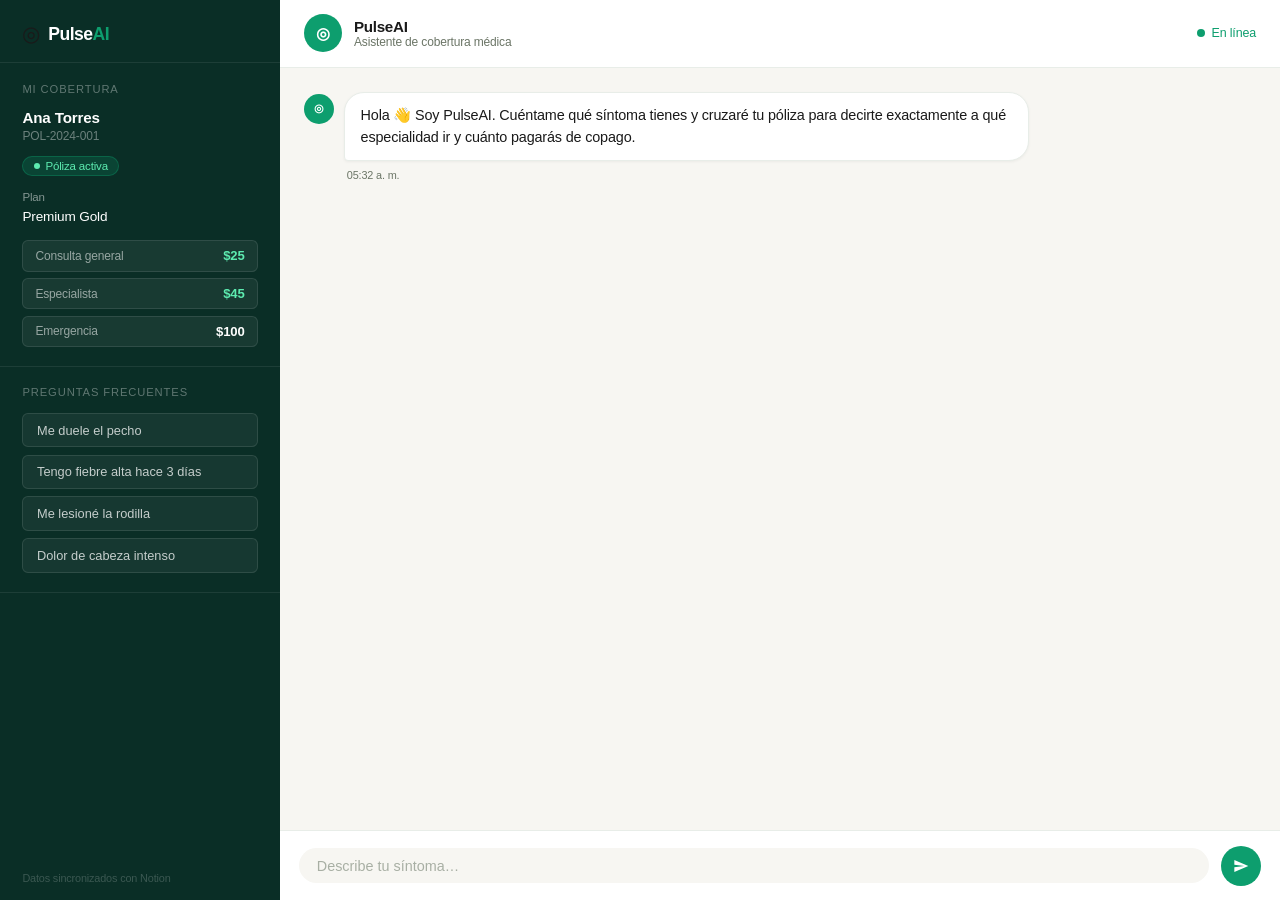
==== frontend/index.html @ e91a3566 "feat: estructura inicial frontend PulseAI Construcción del frontend con arquitectura MVC: - index.ht" ====
<!DOCTYPE html>
<html lang="es">
<head>
  <meta charset="UTF-8" />
  <meta name="viewport" content="width=device-width, initial-scale=1.0" />
  <title>PulseAI — Estimador de Copago y Cobertura</title>
  <link rel="stylesheet" href="style.css" />
</head>
<body>
<div class="app">

  <!-- ══ SIDEBAR ══ -->
  <aside class="sidebar">
    <div class="sidebar-logo">
      <span class="logo-icon">◎</span>
      <span class="logo-text">Pulse<span>AI</span></span>
    </div>

    <div class="sidebar-section">
      <p class="sidebar-label">Mi cobertura</p>
      <p class="patient-name" id="patientName">Ana Torres</p>
      <p class="patient-id"   id="patientId">POL-2024-001</p>
      <span class="status-badge">
        <span class="status-dot"></span>Póliza activa
      </span>
      <p class="plan-label">Plan</p>
      <p class="plan-name" id="planName">Premium Gold</p>
      <div class="copago-chips">
        <div class="copago-chip">
          <span class="chip-label">Consulta general</span>
          <span class="chip-value green" id="copagoConsulta">$25</span>
        </div>
        <div class="copago-chip">
          <span class="chip-label">Especialista</span>
          <span class="chip-value green" id="copagoEspec">$45</span>
        </div>
        <div class="copago-chip">
          <span class="chip-label">Emergencia</span>
          <span class="chip-value" id="copagoEmerg">$100</span>
        </div>
      </div>
    </div>

    <div class="sidebar-section">
      <p class="sidebar-label">Preguntas frecuentes</p>
      <div class="quick-btns" id="quickBtns">
        <!-- generados por ui.js -->
      </div>
    </div>

    <div class="sidebar-footer">
      <p>Datos sincronizados con Notion</p>
    </div>
  </aside>

  <!-- ══ MAIN ══ -->
  <div class="main">

    <!-- solo visible en móvil -->
    <div class="mobile-bar">
      <span class="logo-icon" style="color:#fff">◎</span>
      <span class="mobile-logo-text">PulseAI</span>
      <button class="mobile-policy" id="mobilePolicyBtn">Ver mi póliza</button>
    </div>

    <!-- header del chat -->
    <div class="chat-header">
      <div class="chat-header-left">
        <div class="agent-avatar">◎</div>
        <div>
          <div class="agent-name">PulseAI</div>
          <div class="agent-sub">Asistente de cobertura médica</div>
        </div>
      </div>
      <div class="online-badge">
        <span class="online-dot"></span>En línea
      </div>
    </div>

    <!-- área de mensajes -->
    <div class="messages" id="messages">
      <!-- los mensajes se insertan aquí por ui.js -->
    </div>

    <!-- input -->
    <div class="input-bar">
      <div class="input-wrap">
        <input
          type="text"
          id="msgInput"
          placeholder="Describe tu síntoma…"
          autocomplete="off"
        />
      </div>
      <button class="send-btn" id="sendBtn">
        <svg viewBox="0 0 24 24"><path d="M2 21l21-9L2 3v7l15 2-15 2z"/></svg>
      </button>
    </div>

  </div>
</div>

<!-- ── Scripts — orden importante ── -->
<script src="config.js"></script>
<script src="components/MessageBubble.js"></script>
<script src="components/CoverageCard.js"></script>
<script src="components/TypingIndicator.js"></script>
<script src="services/api.js"></script>
<script src="services/ui.js"></script>
<script src="services/chat.js"></script>
</body>
</html>
---- frontend/style.css ----
/* ── RESET ─────────────────────────────────────────────────────── */
*, *::before, *::after { box-sizing: border-box; margin: 0; padding: 0; }

/* ── VARIABLES ─────────────────────────────────────────────────── */
:root {
  --green:         #0D9E6E;
  --green-dark:    #0A2E26;
  --green-light:   #D4F5E9;
  --green-mid:     #085041;
  --bg:            #F7F6F2;
  --white:         #FFFFFF;
  --text:          #1A1A1A;
  --text-muted:    #6B7566;
  --border:        #E8EDE8;
  --radius-sm:     6px;
  --radius-md:     12px;
  --radius-bubble: 20px;
}

/* ── BASE ──────────────────────────────────────────────────────── */
html, body {
  height: 100%;
  font-family: -apple-system, BlinkMacSystemFont, "Segoe UI", sans-serif;
  background: var(--bg);
  color: var(--text);
  letter-spacing: -0.01em;
}

/* ── LAYOUT ────────────────────────────────────────────────────── */
.app   { display: flex; height: 100vh; overflow: hidden; }
.main  { flex: 1; display: flex; flex-direction: column; overflow: hidden; }

/* ── SIDEBAR ───────────────────────────────────────────────────── */
.sidebar {
  width: 280px; min-width: 280px;
  background: var(--green-dark);
  display: flex; flex-direction: column;
  overflow-y: auto; overflow-x: hidden;
}
.sidebar-logo {
  padding: 1.4rem 1.4rem 1rem;
  display: flex; align-items: center; gap: 0.5rem;
  border-bottom: 1px solid rgba(255,255,255,0.08);
}
.logo-icon { font-size: 1.3rem; }
.logo-text { color: #fff; font-size: 1.1rem; font-weight: 600; letter-spacing: -0.03em; }
.logo-text span { color: var(--green); }

.sidebar-section {
  padding: 1.2rem 1.4rem;
  border-bottom: 1px solid rgba(255,255,255,0.08);
}
.sidebar-label {
  font-size: 0.7rem; text-transform: uppercase;
  letter-spacing: 0.08em; color: rgba(255,255,255,0.35);
  margin-bottom: 0.9rem;
}
.patient-name { color: #fff; font-weight: 600; font-size: 0.95rem; margin-bottom: 0.2rem; }
.patient-id   { color: rgba(255,255,255,0.4); font-size: 0.75rem; margin-bottom: 0.75rem; }

.status-badge {
  display: inline-flex; align-items: center; gap: 0.35rem;
  background: rgba(13,158,110,0.2); color: #5DEBB0;
  border: 1px solid rgba(13,158,110,0.35);
  border-radius: 20px; padding: 0.2rem 0.65rem;
  font-size: 0.72rem; font-weight: 500; margin-bottom: 0.9rem;
}
.status-dot { width: 6px; height: 6px; background: #5DEBB0; border-radius: 50%; }

.plan-label { color: rgba(255,255,255,0.5); font-size: 0.72rem; margin-bottom: 0.4rem; }
.plan-name  { color: #fff; font-size: 0.85rem; font-weight: 500; margin-bottom: 1rem; }

.copago-chips  { display: flex; flex-direction: column; gap: 0.4rem; }
.copago-chip {
  background: rgba(255,255,255,0.06);
  border: 1px solid rgba(255,255,255,0.1);
  border-radius: var(--radius-sm);
  padding: 0.45rem 0.75rem;
  display: flex; justify-content: space-between; align-items: center;
}
.chip-label { color: rgba(255,255,255,0.55); font-size: 0.75rem; }
.chip-value { color: #fff; font-size: 0.82rem; font-weight: 600; }
.chip-value.green { color: #5DEBB0; }

.quick-btns { display: flex; flex-direction: column; gap: 0.45rem; }
.quick-btn {
  background: rgba(255,255,255,0.05);
  border: 1px solid rgba(255,255,255,0.1);
  border-radius: var(--radius-sm);
  color: rgba(255,255,255,0.75);
  padding: 0.55rem 0.85rem;
  font-size: 0.8rem; text-align: left; cursor: pointer;
  transition: background 0.15s, border-color 0.15s;
}
.quick-btn:hover {
  background: rgba(13,158,110,0.2);
  border-color: rgba(13,158,110,0.4);
  color: #fff;
}

.sidebar-footer { padding: 1rem 1.4rem; margin-top: auto; }
.sidebar-footer p { color: rgba(255,255,255,0.2); font-size: 0.68rem; }

/* ── CHAT HEADER ───────────────────────────────────────────────── */
.chat-header {
  background: var(--white);
  border-bottom: 1px solid var(--border);
  padding: 0.9rem 1.5rem;
  display: flex; align-items: center; justify-content: space-between;
  flex-shrink: 0;
}
.chat-header-left { display: flex; align-items: center; gap: 0.75rem; }
.agent-avatar {
  width: 38px; height: 38px;
  background: var(--green); border-radius: 50%;
  display: flex; align-items: center; justify-content: center;
  color: #fff; font-size: 1rem; font-weight: 700;
}
.agent-name { font-weight: 600; font-size: 0.95rem; letter-spacing: -0.02em; }
.agent-sub  { color: var(--text-muted); font-size: 0.75rem; }

.online-badge {
  display: flex; align-items: center; gap: 0.4rem;
  color: var(--green); font-size: 0.78rem; font-weight: 500;
}
.online-dot {
  width: 8px; height: 8px;
  background: var(--green); border-radius: 50%;
  animation: pulse-dot 2s ease-in-out infinite;
}
@keyframes pulse-dot {
  0%,100% { opacity:1; transform:scale(1); }
  50%     { opacity:0.6; transform:scale(0.85); }
}

/* ── MESSAGES ──────────────────────────────────────────────────── */
.messages {
  flex: 1; overflow-y: auto;
  padding: 1.5rem;
  display: flex; flex-direction: column; gap: 1.2rem;
  background: var(--bg);
}
.messages::-webkit-scrollbar { width: 4px; }
.messages::-webkit-scrollbar-thumb { background: var(--border); border-radius: 4px; }

/* ── MESSAGE ROW ───────────────────────────────────────────────── */
.msg-row      { display: flex; gap: 0.6rem; max-width: 100%; }
.msg-row.user { flex-direction: row-reverse; }

.msg-avatar {
  width: 30px; height: 30px; border-radius: 50%; flex-shrink: 0;
  background: var(--green); color: #fff;
  display: flex; align-items: center; justify-content: center;
  font-size: 0.7rem; font-weight: 700; margin-top: 2px;
}
.msg-avatar.user-av { background: var(--green-dark); }

.msg-content { display: flex; flex-direction: column; gap: 0.5rem; max-width: 72%; }
.msg-row.user .msg-content { align-items: flex-end; }

/* ── BUBBLES ───────────────────────────────────────────────────── */
.bubble {
  padding: 0.7rem 1rem;
  font-size: 0.9rem; line-height: 1.55;
  word-break: break-word;
}
.bubble.bot {
  background: var(--white);
  border: 1px solid var(--border);
  border-radius: var(--radius-bubble) var(--radius-bubble) var(--radius-bubble) 4px;
  color: var(--text);
  box-shadow: 0 1px 3px rgba(0,0,0,0.05);
}
.bubble.user {
  background: var(--green);
  color: #fff;
  border-radius: var(--radius-bubble) var(--radius-bubble) 4px var(--radius-bubble);
}
.msg-time { font-size: 0.68rem; color: var(--text-muted); padding: 0 0.2rem; }

/* ── COVERAGE CARD ─────────────────────────────────────────────── */
.rec-card {
  background: var(--white);
  border-left: 4px solid var(--green);
  border-radius: 0 var(--radius-sm) var(--radius-sm) 0;
  box-shadow: 0 1px 4px rgba(0,0,0,0.07);
  overflow: hidden;
}
.rec-card-header {
  background: var(--green-light);
  padding: 0.55rem 0.9rem;
  font-size: 0.72rem; font-weight: 600;
  color: var(--green-mid);
  text-transform: uppercase; letter-spacing: 0.06em;
}
.rec-card-body { padding: 0.75rem 0.9rem; display: flex; flex-direction: column; gap: 0.6rem; }
.rec-row   { display: flex; align-items: flex-start; gap: 0.5rem; }
.rec-icon  { font-size: 0.9rem; margin-top: 0.1rem; flex-shrink: 0; }
.rec-detail { display: flex; flex-direction: column; }
.rec-key   { font-size: 0.68rem; color: var(--text-muted); margin-bottom: 0.1rem; }
.rec-val   { font-size: 0.85rem; font-weight: 600; color: var(--text); }
.rec-val.big-green { font-size: 1.1rem; color: var(--green); }

/* ── TYPING ────────────────────────────────────────────────────── */
.typing-bubble { display: flex; align-items: center; gap: 4px; padding: 0.7rem 1rem; }
.typing-dot {
  width: 7px; height: 7px; background: #CBD5CB;
  border-radius: 50%;
  animation: bounce 1.2s ease-in-out infinite;
}
.typing-dot:nth-child(2) { animation-delay: 0.2s; }
.typing-dot:nth-child(3) { animation-delay: 0.4s; }
@keyframes bounce {
  0%,60%,100% { transform: translateY(0); }
  30%         { transform: translateY(-6px); }
}

/* ── INPUT BAR ─────────────────────────────────────────────────── */
.input-bar {
  background: var(--white);
  border-top: 1px solid var(--border);
  padding: 0.9rem 1.2rem;
  display: flex; align-items: center; gap: 0.75rem;
  flex-shrink: 0;
}
.input-wrap {
  flex: 1; background: var(--bg);
  border-radius: 24px; padding: 0.6rem 1.1rem;
  display: flex; align-items: center;
}
.input-wrap input {
  flex: 1; border: none; background: transparent;
  font-size: 0.9rem; color: var(--text);
  outline: none; font-family: inherit;
}
.input-wrap input::placeholder { color: #A8AFA4; }

.send-btn {
  width: 40px; height: 40px; border-radius: 50%;
  background: var(--green); border: none; cursor: pointer;
  display: flex; align-items: center; justify-content: center;
  transition: background 0.15s; flex-shrink: 0;
}
.send-btn:hover    { background: var(--green-mid); }
.send-btn svg      { width: 16px; height: 16px; fill: #fff; }
.send-btn:disabled { opacity: 0.5; cursor: not-allowed; }

/* ── MOBILE ────────────────────────────────────────────────────── */
@media (max-width: 640px) {
  .sidebar { display: none; }
  .mobile-bar {
    display: flex; align-items: center; gap: 0.75rem;
    background: var(--green-dark); padding: 0.7rem 1rem;
    flex-shrink: 0;
  }
  .mobile-logo-text { color: #fff; font-weight: 600; font-size: 0.95rem; flex: 1; }
  .mobile-policy {
    background: rgba(255,255,255,0.1);
    border: 1px solid rgba(255,255,255,0.15);
    border-radius: 20px; padding: 0.3rem 0.85rem;
    color: rgba(255,255,255,0.8); font-size: 0.78rem; cursor: pointer;
  }
}
@media (min-width: 641px) { .mobile-bar { display: none; } }
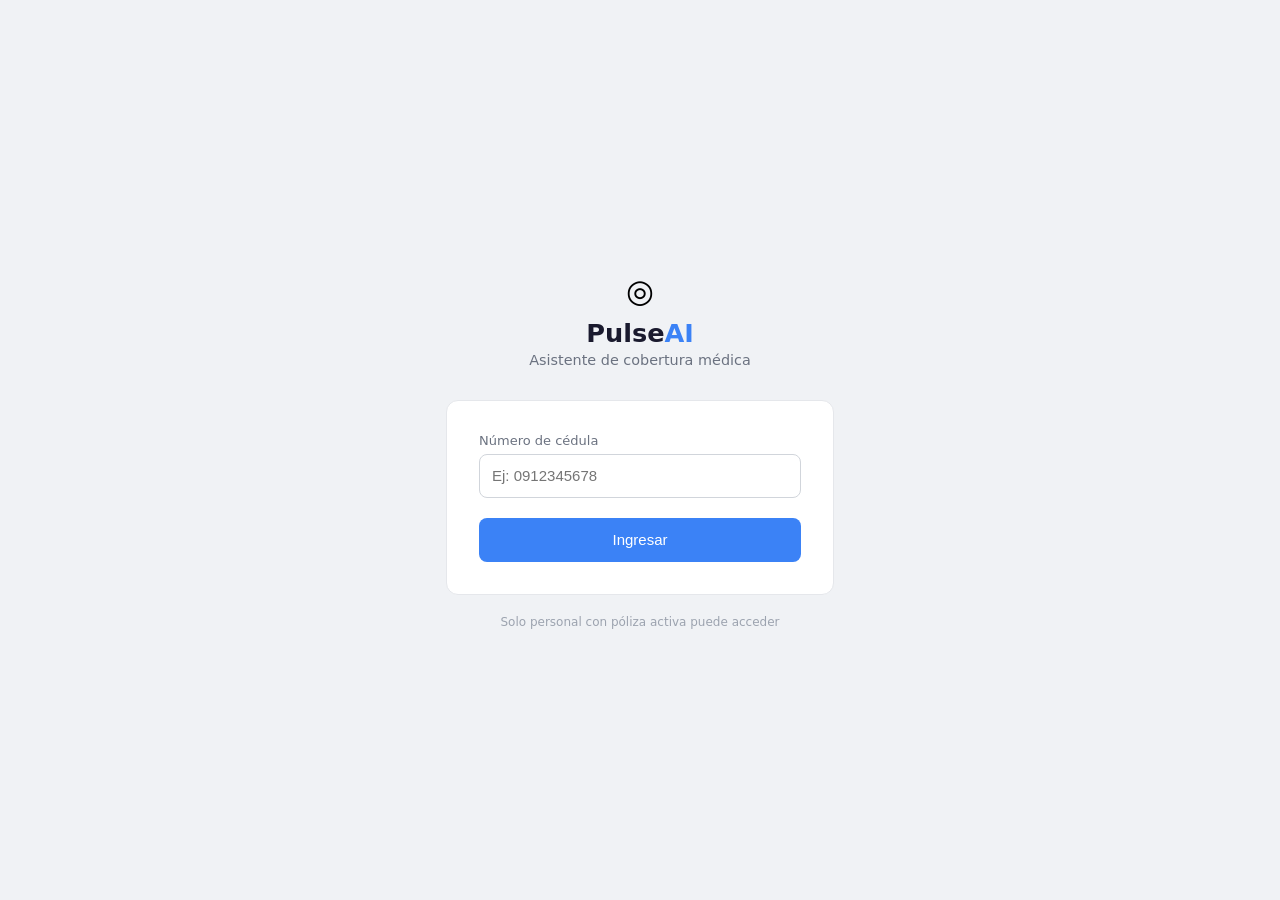
==== commit d1d74208: "feat: login por cédula, cerrar sesión e inactividad" ====
--- a/frontend/index.html
+++ b/frontend/index.html
@@ -50,6 +50,8 @@
 
     <div class="sidebar-footer">
       <p>Datos sincronizados con Notion</p>
+      <!-- ══ BOTÓN CERRAR SESIÓN ══ -->
+      <button class="logout-btn" id="logoutBtn">⏻ Cerrar sesión</button>
     </div>
   </aside>
 
@@ -100,13 +102,70 @@
   </div>
 </div>
 
+<!-- ══ MODAL INACTIVIDAD ══ -->
+<div class="inactivity-overlay" id="inactivityOverlay">
+  <div class="inactivity-modal">
+    <div class="inactivity-icon">⏱</div>
+    <h2>¿Sigues ahí?</h2>
+    <p>Hemos notado que no hay actividad. ¿Deseas continuar tu sesión?</p>
+    <div class="inactivity-btns">
+      <button class="btn-continuar" id="btnContinuar">Continuar sesión</button>
+      <button class="btn-salir"     id="btnSalir">Cerrar sesión</button>
+    </div>
+  </div>
+</div>
+
 <!-- ── Scripts — orden importante ── -->
 <script src="config.js"></script>
+<script>
+  const _policy = sessionStorage.getItem('policyData');
+  if (!_policy) window.location.href = 'login.html';
+</script>
 <script src="components/MessageBubble.js"></script>
 <script src="components/CoverageCard.js"></script>
 <script src="components/TypingIndicator.js"></script>
 <script src="services/api.js"></script>
 <script src="services/ui.js"></script>
 <script src="services/chat.js"></script>
+<script>
+  document.addEventListener('DOMContentLoaded', () => {
+    UI.init();
+
+    // ── CERRAR SESIÓN ──────────────────────────────────
+    function logout() {
+      sessionStorage.removeItem('policyData');
+      window.location.href = 'login.html';
+    }
+    document.getElementById('logoutBtn').addEventListener('click', logout);
+
+    // ── INACTIVIDAD ────────────────────────────────────
+    const TIMEOUT = 15000; // 15 segundos
+    let timer;
+    const overlay = document.getElementById('inactivityOverlay');
+
+    function resetTimer() {
+  // Si el modal está visible, no hacer nada
+  if (overlay.style.display === 'flex') return;
+
+  clearTimeout(timer);
+  timer = setTimeout(() => {
+    overlay.style.display = 'flex';
+  }, TIMEOUT);
+}
+
+    // Detectar cualquier actividad del usuario
+    ['mousemove', 'keydown', 'click', 'touchstart', 'scroll'].forEach(evt => {
+      document.addEventListener(evt, resetTimer);
+    });
+
+document.getElementById('btnContinuar').addEventListener('click', () => {
+  overlay.style.display = 'none';
+  resetTimer();
+});
+    document.getElementById('btnSalir').addEventListener('click', logout);
+
+    resetTimer(); // arrancar el timer
+  });
+</script>
 </body>
-</html>
+</html>
--- a/frontend/style.css
+++ b/frontend/style.css
@@ -262,3 +262,64 @@
   }
 }
 @media (min-width: 641px) { .mobile-bar { display: none; } }
+
+/* ══ CERRAR SESIÓN ══ */
+.logout-btn {
+  width: 100%;
+  margin-top: 12px;
+  padding: 8px;
+  background: transparent;
+  border: 1px solid rgba(255,255,255,0.2);
+  border-radius: 8px;
+  color: rgba(255,255,255,0.7);
+  font-size: 13px;
+  cursor: pointer;
+  transition: background .15s;
+}
+.logout-btn:hover {
+  background: rgba(255,255,255,0.1);
+  color: #fff;
+}
+
+/* ══ MODAL INACTIVIDAD ══ */
+.inactivity-overlay {
+  display: none;
+  position: fixed;
+  inset: 0;
+  background: rgba(0,0,0,0.5);
+  z-index: 999;
+  align-items: center;
+  justify-content: center;
+}
+.inactivity-modal {
+  background: #fff;
+  border-radius: 16px;
+  padding: 2rem;
+  max-width: 360px;
+  width: 90%;
+  text-align: center;
+}
+.inactivity-icon { font-size: 2.5rem; margin-bottom: 0.75rem; }
+.inactivity-modal h2 { font-size: 1.2rem; font-weight: 600; margin-bottom: 0.5rem; color: #1a1a2e; }
+.inactivity-modal p  { font-size: 0.9rem; color: #6b7280; margin-bottom: 1.5rem; }
+.inactivity-btns { display: flex; gap: 10px; justify-content: center; }
+.btn-continuar {
+  padding: 10px 20px;
+  background: #3b82f6;
+  color: #fff;
+  border: none;
+  border-radius: 8px;
+  font-size: 14px;
+  cursor: pointer;
+}
+.btn-continuar:hover { opacity: 0.88; }
+.btn-salir {
+  padding: 10px 20px;
+  background: transparent;
+  color: #6b7280;
+  border: 1px solid #e5e7eb;
+  border-radius: 8px;
+  font-size: 14px;
+  cursor: pointer;
+}
+.btn-salir:hover { background: #f9fafb; }
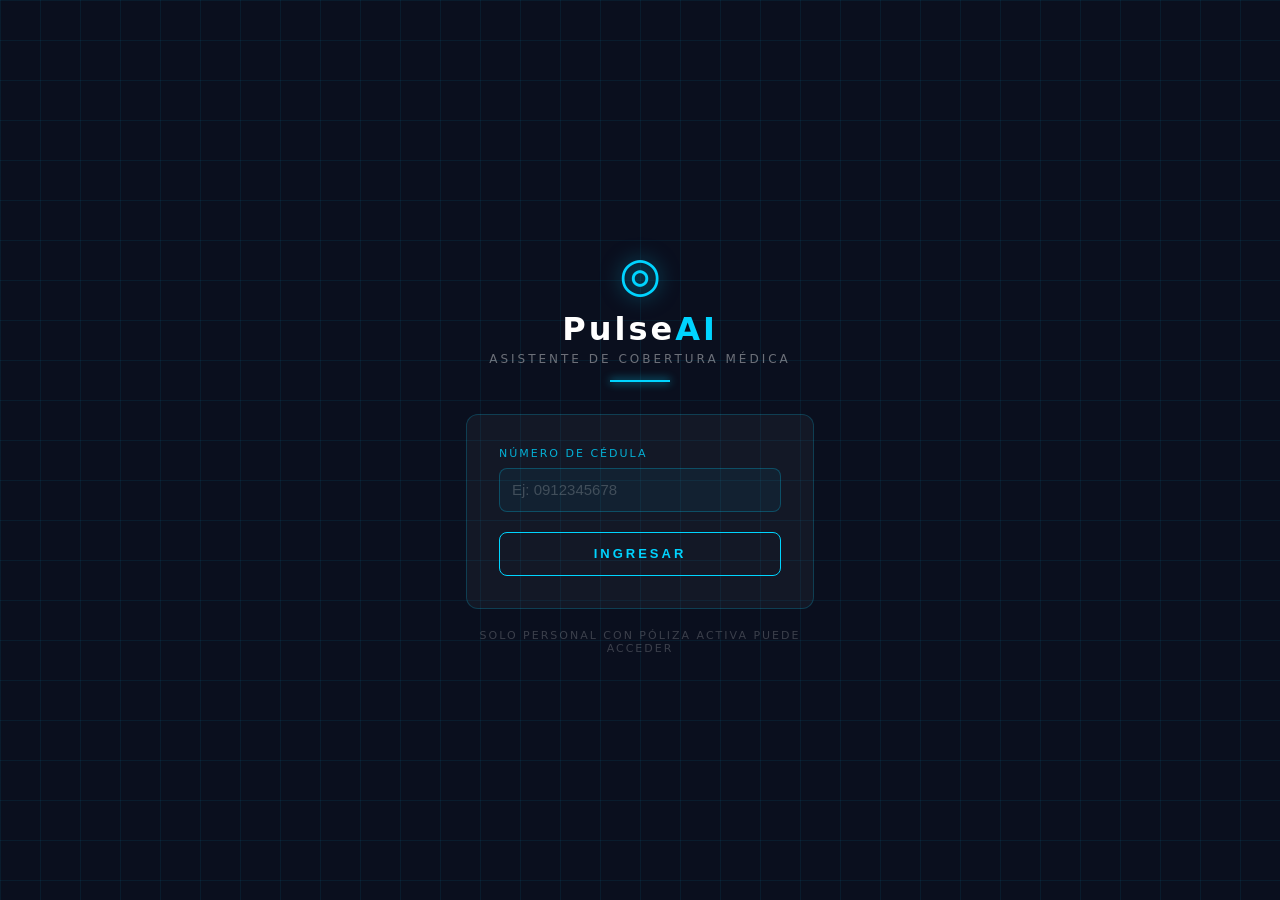
==== commit 190007a2: "fix: eliminar UI.init() duplicado en index.html que causaba mensaje doble" ====
--- a/frontend/index.html
+++ b/frontend/index.html
@@ -129,7 +129,6 @@
 <script src="services/chat.js"></script>
 <script>
   document.addEventListener('DOMContentLoaded', () => {
-    UI.init();
 
     // ── CERRAR SESIÓN ──────────────────────────────────
     function logout() {
@@ -139,32 +138,29 @@
     document.getElementById('logoutBtn').addEventListener('click', logout);
 
     // ── INACTIVIDAD ────────────────────────────────────
-    const TIMEOUT = 15000; // 15 segundos
+    const TIMEOUT = 20000;
     let timer;
     const overlay = document.getElementById('inactivityOverlay');
 
     function resetTimer() {
-  // Si el modal está visible, no hacer nada
-  if (overlay.style.display === 'flex') return;
+      if (overlay.style.display === 'flex') return;
+      clearTimeout(timer);
+      timer = setTimeout(() => {
+        overlay.style.display = 'flex';
+      }, TIMEOUT);
+    }
 
-  clearTimeout(timer);
-  timer = setTimeout(() => {
-    overlay.style.display = 'flex';
-  }, TIMEOUT);
-}
-
-    // Detectar cualquier actividad del usuario
     ['mousemove', 'keydown', 'click', 'touchstart', 'scroll'].forEach(evt => {
       document.addEventListener(evt, resetTimer);
     });
 
-document.getElementById('btnContinuar').addEventListener('click', () => {
-  overlay.style.display = 'none';
-  resetTimer();
-});
+    document.getElementById('btnContinuar').addEventListener('click', () => {
+      overlay.style.display = 'none';
+      resetTimer();
+    });
     document.getElementById('btnSalir').addEventListener('click', logout);
 
-    resetTimer(); // arrancar el timer
+    resetTimer();
   });
 </script>
 </body>
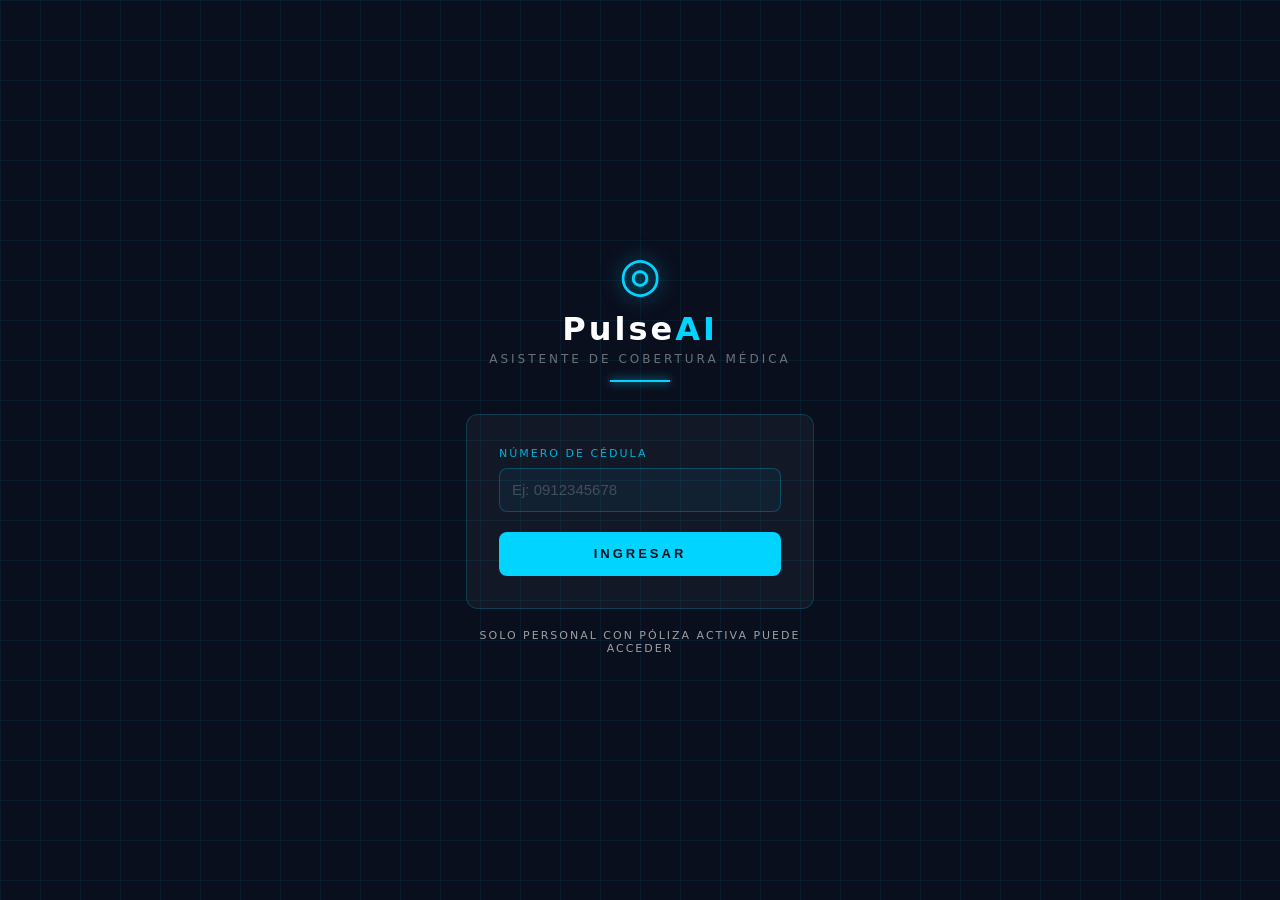
==== commit d0c6fe5a: "feat:eliminar historial , mejora del prompt" ====
--- a/frontend/index.html
+++ b/frontend/index.html
@@ -18,27 +18,47 @@
 
     <div class="sidebar-section">
       <p class="sidebar-label">Mi cobertura</p>
-      <p class="patient-name" id="patientName">Ana Torres</p>
-      <p class="patient-id"   id="patientId">POL-2024-001</p>
-      <span class="status-badge">
-        <span class="status-dot"></span>Póliza activa
-      </span>
+      <p class="patient-name" id="patientName"><span class="skeleton sk-line"></span></p>
+      <p class="patient-id"   id="patientId"><span class="skeleton sk-line-sm"></span></p>
+
+      <div class="status-row">
+        <span class="status-badge" id="statusBadge">
+          <span class="status-dot"></span>Cargando…
+        </span>
+        <span class="aseguradora-badge" id="aseguradoraBadge" style="display:none"></span>
+      </div>
+
       <p class="plan-label">Plan</p>
-      <p class="plan-name" id="planName">Premium Gold</p>
+      <p class="plan-name" id="planName"><span class="skeleton sk-line-sm"></span></p>
+
       <div class="copago-chips">
         <div class="copago-chip">
           <span class="chip-label">Consulta general</span>
-          <span class="chip-value green" id="copagoConsulta">$25</span>
+          <span class="chip-value green" id="copagoConsulta">—</span>
         </div>
         <div class="copago-chip">
           <span class="chip-label">Especialista</span>
-          <span class="chip-value green" id="copagoEspec">$45</span>
+          <span class="chip-value green" id="copagoEspec">—</span>
         </div>
         <div class="copago-chip">
           <span class="chip-label">Emergencia</span>
-          <span class="chip-value" id="copagoEmerg">$100</span>
-        </div>
-      </div>
+          <span class="chip-value orange" id="copagoEmerg">—</span>
+        </div>
+        <div class="copago-chip">
+          <span class="chip-label">Deducible anual</span>
+          <span class="chip-value muted" id="deducible">—</span>
+        </div>
+      </div>
+    </div>
+
+    <div class="sidebar-section" id="coberturasSection" style="display:none">
+      <p class="sidebar-label">Coberturas activas</p>
+      <div class="coverage-tags" id="coverageTags"></div>
+    </div>
+
+    <div class="sidebar-section" id="historialSection" style="display:none">
+      <p class="sidebar-label">Consultas anteriores</p>
+      <div class="history-list" id="historyList"></div>
     </div>
 
     <div class="sidebar-section">
@@ -49,7 +69,10 @@
     </div>
 
     <div class="sidebar-footer">
-      <p>Datos sincronizados con Notion</p>
+      <div class="footer-status" id="footerStatus">
+        <span class="footer-dot loading"></span>
+        <p>Conectando con Notion…</p>
+      </div>
       <!-- ══ BOTÓN CERRAR SESIÓN ══ -->
       <button class="logout-btn" id="logoutBtn">⏻ Cerrar sesión</button>
     </div>
@@ -68,14 +91,23 @@
     <!-- header del chat -->
     <div class="chat-header">
       <div class="chat-header-left">
+        <button class="sidebar-toggle" id="sidebarToggle" title="Ocultar panel">
+          <svg viewBox="0 0 24 24" width="18" height="18"><path d="M3 18h18v-2H3v2zm0-5h18v-2H3v2zm0-7v2h18V6H3z"/></svg>
+        </button>
         <div class="agent-avatar">◎</div>
         <div>
           <div class="agent-name">PulseAI</div>
           <div class="agent-sub">Asistente de cobertura médica</div>
         </div>
       </div>
-      <div class="online-badge">
-        <span class="online-dot"></span>En línea
+      <div class="header-right">
+        <div class="online-badge">
+          <span class="online-dot"></span>En línea
+        </div>
+        <button class="clear-btn" id="clearBtn" title="Nueva consulta">
+          <svg viewBox="0 0 24 24" width="14" height="14"><path d="M17.65 6.35A7.958 7.958 0 0012 4c-4.42 0-7.99 3.58-7.99 8s3.57 8 7.99 8c3.73 0 6.84-2.55 7.73-6h-2.08A5.99 5.99 0 0112 18c-3.31 0-6-2.69-6-6s2.69-6 6-6c1.66 0 3.14.69 4.22 1.78L13 11h7V4l-2.35 2.35z"/></svg>
+          Nueva consulta
+        </button>
       </div>
     </div>
 
@@ -138,7 +170,7 @@
     document.getElementById('logoutBtn').addEventListener('click', logout);
 
     // ── INACTIVIDAD ────────────────────────────────────
-    const TIMEOUT = 20000;
+    const TIMEOUT = 440000;
     let timer;
     const overlay = document.getElementById('inactivityOverlay');
 
@@ -161,6 +193,17 @@
     document.getElementById('btnSalir').addEventListener('click', logout);
 
     resetTimer();
+
+    // ── SIDEBAR TOGGLE ─────────────────────────────────────────
+    const sidebar = document.querySelector('.sidebar');
+    const toggleBtn = document.getElementById('sidebarToggle');
+    if (localStorage.getItem('sidebarCollapsed') === 'true') {
+      sidebar.classList.add('collapsed');
+    }
+    toggleBtn.addEventListener('click', () => {
+      sidebar.classList.toggle('collapsed');
+      localStorage.setItem('sidebarCollapsed', sidebar.classList.contains('collapsed'));
+    });
   });
 </script>
 </body>
--- a/frontend/style.css
+++ b/frontend/style.css
@@ -1,136 +1,332 @@
 /* ── RESET ─────────────────────────────────────────────────────── */
 *, *::before, *::after { box-sizing: border-box; margin: 0; padding: 0; }
 
-/* ── VARIABLES ─────────────────────────────────────────────────── */
+/* ── VARIABLES — paleta unificada con login ─────────────────────── */
 :root {
-  --green:         #0D9E6E;
-  --green-dark:    #0A2E26;
-  --green-light:   #D4F5E9;
-  --green-mid:     #085041;
-  --bg:            #F7F6F2;
-  --white:         #FFFFFF;
-  --text:          #1A1A1A;
-  --text-muted:    #6B7566;
-  --border:        #E8EDE8;
-  --radius-sm:     6px;
-  --radius-md:     12px;
-  --radius-bubble: 20px;
+  /* Fondos */
+  --bg-main:              #0a0f1e;
+  --bg-card:              rgba(255,255,255,0.04);
+  --bg-input:             rgba(0,212,255,0.05);
+  --bg-grid:              rgba(0,212,255,0.07);
+
+  /* Acento principal */
+  --primary:              #00d4ff;
+  --primary-hover:        rgba(0,212,255,0.1);
+  --primary-border-light: rgba(0,212,255,0.2);
+  --primary-border-strong:rgba(0,212,255,0.25);
+  --primary-glow:         rgba(0,212,255,0.6);
+
+  /* Tipografía */
+  --text-primary:         #ffffff;
+  --text-secondary:       rgba(255,255,255,0.4);
+  --text-muted:           rgba(255,255,255,0.2);
+
+  /* Estados */
+  --error-text:           #f87171;
+  --error-bg:             rgba(220,38,38,0.1);
+  --error-border:         rgba(220,38,38,0.3);
+
+  /* Semánticos internos */
+  --success:              #5DEBB0;
+  --success-bg:           rgba(93,235,176,0.1);
+  --warning:              #FCD34D;
+  --border:               rgba(0,212,255,0.15);
+  --radius-sm:            6px;
+  --radius-md:            12px;
+  --radius-bubble:        20px;
 }
 
 /* ── BASE ──────────────────────────────────────────────────────── */
 html, body {
   height: 100%;
   font-family: -apple-system, BlinkMacSystemFont, "Segoe UI", sans-serif;
-  background: var(--bg);
-  color: var(--text);
+  background: var(--bg-main);
+  color: var(--text-primary);
   letter-spacing: -0.01em;
 }
 
+/* ── FONDO PROFESIONAL — gradiente sutil empresarial ───────────── */
+body::before {
+  content: '';
+  position: fixed;
+  inset: 0;
+  background:
+    radial-gradient(ellipse 80% 50% at 20% 0%, rgba(0,212,255,0.06) 0%, transparent 60%),
+    radial-gradient(ellipse 60% 40% at 80% 100%, rgba(0,150,200,0.04) 0%, transparent 60%);
+  z-index: 0;
+  pointer-events: none;
+}
+
 /* ── LAYOUT ────────────────────────────────────────────────────── */
-.app   { display: flex; height: 100vh; overflow: hidden; }
-.main  { flex: 1; display: flex; flex-direction: column; overflow: hidden; }
+.app  { display: flex; height: 100vh; overflow: hidden; position: relative; z-index: 1; }
+.main { flex: 1; display: flex; flex-direction: column; overflow: hidden; }
+
+/* ── SKELETON LOADING ──────────────────────────────────────────── */
+@keyframes shimmer {
+  0%   { background-position: -200% 0; }
+  100% { background-position: 200% 0; }
+}
+.skeleton {
+  display: inline-block;
+  border-radius: 4px;
+  background: linear-gradient(90deg,
+    rgba(0,212,255,0.04) 25%,
+    rgba(0,212,255,0.10) 50%,
+    rgba(0,212,255,0.04) 75%
+  );
+  background-size: 200% 100%;
+  animation: shimmer 1.6s infinite;
+}
+.sk-line    { width: 130px; height: 14px; }
+.sk-line-sm { width: 90px;  height: 11px; }
 
 /* ── SIDEBAR ───────────────────────────────────────────────────── */
 .sidebar {
   width: 280px; min-width: 280px;
-  background: var(--green-dark);
+  background: rgba(10,15,30,0.95);
+  border-right: 1px solid var(--primary-border-light);
   display: flex; flex-direction: column;
   overflow-y: auto; overflow-x: hidden;
+  transition: width 0.25s ease, min-width 0.25s ease;
+  scrollbar-width: thin;
+  scrollbar-color: rgba(0,212,255,0.12) transparent;
+}
+.sidebar::-webkit-scrollbar { width: 3px; }
+.sidebar::-webkit-scrollbar-thumb { background: rgba(0,212,255,0.12); border-radius: 3px; }
+.sidebar::-webkit-scrollbar-track { background: transparent; }
+.sidebar.collapsed {
+  width: 0 !important;
+  min-width: 0 !important;
+  overflow: hidden;
 }
 .sidebar-logo {
   padding: 1.4rem 1.4rem 1rem;
   display: flex; align-items: center; gap: 0.5rem;
-  border-bottom: 1px solid rgba(255,255,255,0.08);
-}
-.logo-icon { font-size: 1.3rem; }
-.logo-text { color: #fff; font-size: 1.1rem; font-weight: 600; letter-spacing: -0.03em; }
-.logo-text span { color: var(--green); }
+  border-bottom: 1px solid var(--primary-border-light);
+}
+.logo-icon {
+  font-size: 1.3rem;
+  color: var(--primary);
+  text-shadow: 0 0 12px var(--primary-glow);
+}
+.logo-text {
+  color: var(--text-primary);
+  font-size: 1.1rem; font-weight: 700;
+  letter-spacing: 2px; text-transform: uppercase;
+}
+.logo-text span { color: var(--primary); }
 
 .sidebar-section {
   padding: 1.2rem 1.4rem;
-  border-bottom: 1px solid rgba(255,255,255,0.08);
+  border-bottom: 1px solid var(--primary-border-light);
 }
 .sidebar-label {
-  font-size: 0.7rem; text-transform: uppercase;
-  letter-spacing: 0.08em; color: rgba(255,255,255,0.35);
+  font-size: 0.65rem; text-transform: uppercase;
+  letter-spacing: 0.1em; color: rgba(0,212,255,0.5);
   margin-bottom: 0.9rem;
 }
-.patient-name { color: #fff; font-weight: 600; font-size: 0.95rem; margin-bottom: 0.2rem; }
-.patient-id   { color: rgba(255,255,255,0.4); font-size: 0.75rem; margin-bottom: 0.75rem; }
-
+.patient-name { color: var(--text-primary); font-weight: 600; font-size: 0.95rem; margin-bottom: 0.2rem; min-height: 1.2rem; }
+.patient-id   { color: var(--text-secondary); font-size: 0.75rem; margin-bottom: 0.75rem; min-height: 1rem; }
+
+/* ── STATUS ROW ────────────────────────────────────────────────── */
+.status-row {
+  display: flex; align-items: center; gap: 0.5rem;
+  flex-wrap: wrap; margin-bottom: 0.9rem;
+}
 .status-badge {
   display: inline-flex; align-items: center; gap: 0.35rem;
-  background: rgba(13,158,110,0.2); color: #5DEBB0;
-  border: 1px solid rgba(13,158,110,0.35);
+  background: var(--success-bg);
+  color: var(--success);
+  border: 1px solid rgba(93,235,176,0.3);
   border-radius: 20px; padding: 0.2rem 0.65rem;
-  font-size: 0.72rem; font-weight: 500; margin-bottom: 0.9rem;
-}
-.status-dot { width: 6px; height: 6px; background: #5DEBB0; border-radius: 50%; }
-
-.plan-label { color: rgba(255,255,255,0.5); font-size: 0.72rem; margin-bottom: 0.4rem; }
-.plan-name  { color: #fff; font-size: 0.85rem; font-weight: 500; margin-bottom: 1rem; }
+  font-size: 0.72rem; font-weight: 500;
+}
+.status-badge.inactive {
+  background: var(--error-bg);
+  color: var(--error-text);
+  border-color: var(--error-border);
+}
+.status-dot { width: 6px; height: 6px; background: var(--success); border-radius: 50%; }
+.status-badge.inactive .status-dot { background: var(--error-text); }
+
+.aseguradora-badge {
+  background: var(--bg-card);
+  border: 1px solid var(--primary-border-light);
+  border-radius: 20px; padding: 0.2rem 0.6rem;
+  font-size: 0.68rem; color: var(--text-secondary);
+}
+
+/* ── PLAN & COPAGOS ────────────────────────────────────────────── */
+.plan-label { color: var(--text-secondary); font-size: 0.72rem; margin-bottom: 0.4rem; }
+.plan-name  { color: var(--text-primary); font-size: 0.85rem; font-weight: 500; margin-bottom: 1rem; min-height: 1rem; }
 
 .copago-chips  { display: flex; flex-direction: column; gap: 0.4rem; }
 .copago-chip {
-  background: rgba(255,255,255,0.06);
-  border: 1px solid rgba(255,255,255,0.1);
+  background: var(--bg-input);
+  border: 1px solid var(--primary-border-light);
   border-radius: var(--radius-sm);
   padding: 0.45rem 0.75rem;
   display: flex; justify-content: space-between; align-items: center;
 }
-.chip-label { color: rgba(255,255,255,0.55); font-size: 0.75rem; }
-.chip-value { color: #fff; font-size: 0.82rem; font-weight: 600; }
-.chip-value.green { color: #5DEBB0; }
-
+.chip-label { color: var(--text-secondary); font-size: 0.75rem; }
+.chip-value        { color: var(--text-primary); font-size: 0.82rem; font-weight: 600; }
+.chip-value.green  { color: var(--success); }
+.chip-value.orange { color: var(--warning); }
+.chip-value.muted  { color: var(--text-muted); }
+
+/* ── COBERTURAS ────────────────────────────────────────────────── */
+.coverage-tags { display: flex; flex-wrap: wrap; gap: 0.4rem; }
+.coverage-tag {
+  background: rgba(0,212,255,0.08);
+  border: 1px solid var(--primary-border-light);
+  border-radius: 20px;
+  padding: 0.2rem 0.6rem;
+  font-size: 0.68rem; color: rgba(0,212,255,0.9);
+}
+
+/* ── HISTORIAL ─────────────────────────────────────────────────── */
+.history-list { display: flex; flex-direction: column; gap: 0.15rem; }
+
+.history-group-label {
+  font-size: 0.65rem; text-transform: uppercase;
+  letter-spacing: 0.07em; color: rgba(0,212,255,0.3);
+  padding: 0.6rem 0.5rem 0.25rem;
+}
+
+.history-item {
+  display: flex; align-items: center; gap: 0.3rem;
+  border-radius: var(--radius-sm);
+  padding: 0.5rem 0.75rem;
+  cursor: pointer;
+  transition: background 0.15s;
+}
+.history-item:hover { background: rgba(0,212,255,0.06); }
+
+.history-item-content {
+  flex: 1; display: flex; flex-direction: column; gap: 0.15rem; min-width: 0;
+}
+
+.history-symptom {
+  color: rgba(255,255,255,0.75); font-size: 0.8rem;
+  overflow: hidden; text-overflow: ellipsis; white-space: nowrap;
+}
+.history-specialty { color: rgba(0,212,255,0.7); font-size: 0.68rem; }
+
+.history-delete-btn {
+  background: none; border: none;
+  color: rgba(255,255,255,0.2);
+  cursor: pointer; font-size: 0.72rem;
+  padding: 0.2rem 0.4rem; border-radius: 4px;
+  opacity: 0;
+  transition: opacity 0.15s, color 0.15s, background 0.15s;
+  flex-shrink: 0; line-height: 1;
+}
+.history-item:hover .history-delete-btn { opacity: 1; }
+.history-delete-btn:hover {
+  color: var(--error-text);
+  background: var(--error-bg);
+}
+.history-delete-btn:disabled { opacity: 0.4; cursor: not-allowed; }
+
+/* ── QUICK BUTTONS ─────────────────────────────────────────────── */
 .quick-btns { display: flex; flex-direction: column; gap: 0.45rem; }
 .quick-btn {
-  background: rgba(255,255,255,0.05);
-  border: 1px solid rgba(255,255,255,0.1);
+  background: var(--bg-card);
+  border: 1px solid var(--primary-border-light);
   border-radius: var(--radius-sm);
-  color: rgba(255,255,255,0.75);
+  color: rgba(255,255,255,0.7);
   padding: 0.55rem 0.85rem;
   font-size: 0.8rem; text-align: left; cursor: pointer;
-  transition: background 0.15s, border-color 0.15s;
+  transition: background 0.15s, border-color 0.15s, color 0.15s;
 }
 .quick-btn:hover {
-  background: rgba(13,158,110,0.2);
-  border-color: rgba(13,158,110,0.4);
-  color: #fff;
-}
-
+  background: var(--primary-hover);
+  border-color: var(--primary-border-strong);
+  color: var(--primary);
+}
+
+/* ── SIDEBAR FOOTER ────────────────────────────────────────────── */
 .sidebar-footer { padding: 1rem 1.4rem; margin-top: auto; }
-.sidebar-footer p { color: rgba(255,255,255,0.2); font-size: 0.68rem; }
+.footer-status  { display: flex; align-items: center; gap: 0.45rem; }
+.footer-status p { color: var(--text-muted); font-size: 0.68rem; }
+.footer-dot { width: 6px; height: 6px; border-radius: 50%; flex-shrink: 0; }
+.footer-dot.loading { background: var(--warning); animation: pulse-dot 1.4s ease-in-out infinite; }
+.footer-dot.ok      { background: var(--success); }
+.footer-dot.error   { background: var(--error-text); }
+
+/* ── SIDEBAR TOGGLE ────────────────────────────────────────────── */
+.sidebar-toggle {
+  background: transparent;
+  border: 1px solid var(--primary-border-light);
+  border-radius: var(--radius-sm);
+  padding: 0.3rem 0.4rem;
+  cursor: pointer;
+  color: var(--text-secondary);
+  display: flex; align-items: center;
+  transition: background 0.15s, color 0.15s, border-color 0.15s;
+  flex-shrink: 0;
+}
+.sidebar-toggle svg { fill: currentColor; display: block; }
+.sidebar-toggle:hover {
+  background: var(--primary-hover);
+  color: var(--primary);
+  border-color: var(--primary-border-strong);
+}
 
 /* ── CHAT HEADER ───────────────────────────────────────────────── */
 .chat-header {
-  background: var(--white);
-  border-bottom: 1px solid var(--border);
+  background: rgba(10,15,30,0.9);
+  border-bottom: 1px solid var(--primary-border-light);
   padding: 0.9rem 1.5rem;
   display: flex; align-items: center; justify-content: space-between;
   flex-shrink: 0;
+  backdrop-filter: blur(8px);
 }
 .chat-header-left { display: flex; align-items: center; gap: 0.75rem; }
 .agent-avatar {
   width: 38px; height: 38px;
-  background: var(--green); border-radius: 50%;
+  background: var(--primary-hover);
+  border: 1px solid var(--primary-border-strong);
+  border-radius: 50%;
   display: flex; align-items: center; justify-content: center;
-  color: #fff; font-size: 1rem; font-weight: 700;
-}
-.agent-name { font-weight: 600; font-size: 0.95rem; letter-spacing: -0.02em; }
-.agent-sub  { color: var(--text-muted); font-size: 0.75rem; }
-
+  color: var(--primary); font-size: 1rem; font-weight: 700;
+  text-shadow: 0 0 8px var(--primary-glow);
+}
+.agent-name { font-weight: 600; font-size: 0.95rem; letter-spacing: 1px; color: var(--text-primary); }
+.agent-sub  { color: var(--text-secondary); font-size: 0.75rem; }
+
+.header-right { display: flex; align-items: center; gap: 0.9rem; }
 .online-badge {
   display: flex; align-items: center; gap: 0.4rem;
-  color: var(--green); font-size: 0.78rem; font-weight: 500;
+  color: var(--success); font-size: 0.78rem; font-weight: 500;
 }
 .online-dot {
   width: 8px; height: 8px;
-  background: var(--green); border-radius: 50%;
+  background: var(--success); border-radius: 50%;
   animation: pulse-dot 2s ease-in-out infinite;
 }
 @keyframes pulse-dot {
   0%,100% { opacity:1; transform:scale(1); }
   50%     { opacity:0.6; transform:scale(0.85); }
+}
+
+.clear-btn {
+  display: flex; align-items: center; gap: 0.35rem;
+  background: transparent;
+  border: 1px solid var(--primary-border-light);
+  border-radius: 20px;
+  padding: 0.3rem 0.85rem;
+  font-size: 0.75rem; font-weight: 500;
+  color: var(--text-secondary); cursor: pointer;
+  transition: all 0.15s;
+  letter-spacing: 1px;
+}
+.clear-btn svg { fill: currentColor; flex-shrink: 0; }
+.clear-btn:hover {
+  background: var(--primary-hover);
+  border-color: var(--primary-border-strong);
+  color: var(--primary);
+  box-shadow: 0 0 10px rgba(0,212,255,0.1);
 }
 
 /* ── MESSAGES ──────────────────────────────────────────────────── */
@@ -138,10 +334,38 @@
   flex: 1; overflow-y: auto;
   padding: 1.5rem;
   display: flex; flex-direction: column; gap: 1.2rem;
-  background: var(--bg);
-}
-.messages::-webkit-scrollbar { width: 4px; }
-.messages::-webkit-scrollbar-thumb { background: var(--border); border-radius: 4px; }
+  background: transparent;
+  scrollbar-width: thin;
+  scrollbar-color: rgba(0,212,255,0.12) transparent;
+}
+.messages::-webkit-scrollbar { width: 3px; }
+.messages::-webkit-scrollbar-thumb { background: rgba(0,212,255,0.12); border-radius: 3px; }
+.messages::-webkit-scrollbar-track { background: transparent; }
+
+/* ── WELCOME CARD ──────────────────────────────────────────────── */
+.welcome-card {
+  background: var(--bg-card);
+  border: 1px solid var(--primary-border-light);
+  border-radius: var(--radius-md);
+  padding: 1.25rem 1.5rem;
+  display: flex; flex-direction: column; gap: 0.8rem;
+  box-shadow: 0 0 20px rgba(0,212,255,0.05);
+}
+.welcome-card-title {
+  font-size: 0.82rem; font-weight: 600; color: var(--primary);
+  display: flex; align-items: center; gap: 0.4rem;
+  letter-spacing: 1px; text-transform: uppercase;
+}
+.welcome-hints { display: flex; flex-direction: column; gap: 0.4rem; }
+.welcome-hint {
+  font-size: 0.8rem; color: var(--text-secondary);
+  display: flex; align-items: center; gap: 0.5rem;
+}
+.hint-dot {
+  width: 6px; height: 6px; border-radius: 50%;
+  background: var(--primary); flex-shrink: 0;
+  box-shadow: 0 0 6px var(--primary-glow);
+}
 
 /* ── MESSAGE ROW ───────────────────────────────────────────────── */
 .msg-row      { display: flex; gap: 0.6rem; max-width: 100%; }
@@ -149,11 +373,17 @@
 
 .msg-avatar {
   width: 30px; height: 30px; border-radius: 50%; flex-shrink: 0;
-  background: var(--green); color: #fff;
+  background: var(--primary-hover);
+  border: 1px solid var(--primary-border-strong);
+  color: var(--primary);
   display: flex; align-items: center; justify-content: center;
   font-size: 0.7rem; font-weight: 700; margin-top: 2px;
 }
-.msg-avatar.user-av { background: var(--green-dark); }
+.msg-avatar.user-av {
+  background: rgba(255,255,255,0.06);
+  border-color: rgba(255,255,255,0.15);
+  color: var(--text-secondary);
+}
 
 .msg-content { display: flex; flex-direction: column; gap: 0.5rem; max-width: 72%; }
 .msg-row.user .msg-content { align-items: flex-end; }
@@ -165,46 +395,67 @@
   word-break: break-word;
 }
 .bubble.bot {
-  background: var(--white);
-  border: 1px solid var(--border);
+  background: var(--bg-card);
+  border: 1px solid var(--primary-border-light);
   border-radius: var(--radius-bubble) var(--radius-bubble) var(--radius-bubble) 4px;
-  color: var(--text);
-  box-shadow: 0 1px 3px rgba(0,0,0,0.05);
+  color: var(--text-primary);
+  box-shadow: 0 0 12px rgba(0,212,255,0.04);
 }
 .bubble.user {
-  background: var(--green);
-  color: #fff;
+  background: rgba(0,212,255,0.15);
+  border: 1px solid rgba(0,212,255,0.3);
+  color: #ffffff;
   border-radius: var(--radius-bubble) var(--radius-bubble) 4px var(--radius-bubble);
 }
 .msg-time { font-size: 0.68rem; color: var(--text-muted); padding: 0 0.2rem; }
 
 /* ── COVERAGE CARD ─────────────────────────────────────────────── */
 .rec-card {
-  background: var(--white);
-  border-left: 4px solid var(--green);
-  border-radius: 0 var(--radius-sm) var(--radius-sm) 0;
-  box-shadow: 0 1px 4px rgba(0,0,0,0.07);
+  background: var(--bg-card);
+  border-left: 3px solid var(--primary);
+  border: 1px solid var(--primary-border-light);
+  border-left: 3px solid var(--primary);
+  border-radius: 0 var(--radius-md) var(--radius-md) 0;
+  box-shadow: 0 0 20px rgba(0,212,255,0.06);
   overflow: hidden;
 }
+.rec-card.emergency {
+  border-left-color: var(--error-text);
+  border-color: var(--error-border);
+}
+.rec-card.emergency .rec-card-header {
+  background: var(--error-bg);
+  color: var(--error-text);
+}
 .rec-card-header {
-  background: var(--green-light);
+  background: rgba(0,212,255,0.06);
   padding: 0.55rem 0.9rem;
-  font-size: 0.72rem; font-weight: 600;
-  color: var(--green-mid);
-  text-transform: uppercase; letter-spacing: 0.06em;
-}
-.rec-card-body { padding: 0.75rem 0.9rem; display: flex; flex-direction: column; gap: 0.6rem; }
+  font-size: 0.68rem; font-weight: 700;
+  color: var(--primary);
+  text-transform: uppercase; letter-spacing: 0.1em;
+  display: flex; align-items: center; justify-content: space-between;
+}
+.rec-card-body { padding: 0.75rem 0.9rem; display: flex; flex-direction: column; gap: 0.65rem; }
 .rec-row   { display: flex; align-items: flex-start; gap: 0.5rem; }
-.rec-icon  { font-size: 0.9rem; margin-top: 0.1rem; flex-shrink: 0; }
+.rec-icon  { font-size: 0.95rem; margin-top: 0.1rem; flex-shrink: 0; }
 .rec-detail { display: flex; flex-direction: column; }
-.rec-key   { font-size: 0.68rem; color: var(--text-muted); margin-bottom: 0.1rem; }
-.rec-val   { font-size: 0.85rem; font-weight: 600; color: var(--text); }
-.rec-val.big-green { font-size: 1.1rem; color: var(--green); }
+.rec-key   { font-size: 0.68rem; color: var(--text-secondary); margin-bottom: 0.1rem; letter-spacing: 0.05em; }
+.rec-val   { font-size: 0.85rem; font-weight: 600; color: var(--text-primary); }
+.rec-val.big-green  { font-size: 1.15rem; color: var(--primary); text-shadow: 0 0 6px rgba(0,212,255,0.3); }
+.rec-val.big-orange { font-size: 1.15rem; color: var(--warning); }
+
+.rec-card-footer {
+  padding: 0.5rem 0.9rem 0.65rem;
+  border-top: 1px solid var(--primary-border-light);
+  display: flex; align-items: center; justify-content: space-between;
+}
+.rec-consult-id { font-size: 0.65rem; color: var(--text-muted); letter-spacing: 0.05em; }
 
 /* ── TYPING ────────────────────────────────────────────────────── */
 .typing-bubble { display: flex; align-items: center; gap: 4px; padding: 0.7rem 1rem; }
 .typing-dot {
-  width: 7px; height: 7px; background: #CBD5CB;
+  width: 7px; height: 7px;
+  background: var(--primary-border-strong);
   border-radius: 50%;
   animation: bounce 1.2s ease-in-out infinite;
 }
@@ -217,109 +468,136 @@
 
 /* ── INPUT BAR ─────────────────────────────────────────────────── */
 .input-bar {
-  background: var(--white);
-  border-top: 1px solid var(--border);
+  background: rgba(10,15,30,0.9);
+  border-top: 1px solid var(--primary-border-light);
   padding: 0.9rem 1.2rem;
   display: flex; align-items: center; gap: 0.75rem;
   flex-shrink: 0;
+  backdrop-filter: blur(8px);
 }
 .input-wrap {
-  flex: 1; background: var(--bg);
+  flex: 1;
+  background: var(--bg-input);
+  border: 1px solid var(--primary-border-strong);
   border-radius: 24px; padding: 0.6rem 1.1rem;
   display: flex; align-items: center;
+  transition: border-color 0.15s, box-shadow 0.15s;
+}
+.input-wrap:focus-within {
+  border-color: var(--primary);
+  box-shadow: 0 0 0 3px rgba(0,212,255,0.1);
 }
 .input-wrap input {
   flex: 1; border: none; background: transparent;
-  font-size: 0.9rem; color: var(--text);
+  font-size: 0.9rem; color: var(--text-primary);
   outline: none; font-family: inherit;
 }
-.input-wrap input::placeholder { color: #A8AFA4; }
+.input-wrap input::placeholder { color: var(--text-muted); }
 
 .send-btn {
   width: 40px; height: 40px; border-radius: 50%;
-  background: var(--green); border: none; cursor: pointer;
+  background: transparent;
+  border: 1px solid var(--primary);
+  cursor: pointer;
   display: flex; align-items: center; justify-content: center;
-  transition: background 0.15s; flex-shrink: 0;
-}
-.send-btn:hover    { background: var(--green-mid); }
-.send-btn svg      { width: 16px; height: 16px; fill: #fff; }
-.send-btn:disabled { opacity: 0.5; cursor: not-allowed; }
+  transition: all 0.15s; flex-shrink: 0;
+  color: var(--primary);
+}
+.send-btn:hover {
+  background: var(--primary-hover);
+  box-shadow: 0 0 16px rgba(0,212,255,0.2);
+  transform: scale(1.05);
+}
+.send-btn svg      { width: 16px; height: 16px; fill: var(--primary); }
+.send-btn:disabled { opacity: 0.4; cursor: not-allowed; transform: none; }
+
+/* ── CERRAR SESIÓN ─────────────────────────────────────────────── */
+.logout-btn {
+  width: 100%;
+  margin-top: 12px;
+  padding: 8px;
+  background: transparent;
+  border: 1px solid rgba(255,255,255,0.1);
+  border-radius: 8px;
+  color: var(--text-secondary);
+  font-size: 12px;
+  letter-spacing: 1px;
+  text-transform: uppercase;
+  cursor: pointer;
+  transition: all 0.15s;
+}
+.logout-btn:hover {
+  background: var(--error-bg);
+  border-color: var(--error-border);
+  color: var(--error-text);
+}
+
+/* ── MODAL INACTIVIDAD ─────────────────────────────────────────── */
+.inactivity-overlay {
+  display: none;
+  position: fixed; inset: 0;
+  background: rgba(0,0,0,0.7);
+  z-index: 999;
+  align-items: center; justify-content: center;
+}
+.inactivity-modal {
+  background: #0d1426;
+  border: 1px solid var(--primary-border-light);
+  border-radius: 16px;
+  padding: 2rem;
+  max-width: 360px; width: 90%;
+  text-align: center;
+  box-shadow: 0 0 40px rgba(0,212,255,0.1);
+}
+.inactivity-icon { font-size: 2.5rem; margin-bottom: 0.75rem; }
+.inactivity-modal h2 { font-size: 1.2rem; font-weight: 600; margin-bottom: 0.5rem; color: var(--text-primary); }
+.inactivity-modal p  { font-size: 0.9rem; color: var(--text-secondary); margin-bottom: 1.5rem; }
+.inactivity-btns { display: flex; gap: 10px; justify-content: center; }
+.btn-continuar {
+  padding: 10px 20px;
+  background: transparent;
+  border: 1px solid var(--primary);
+  color: var(--primary);
+  border-radius: 8px; font-size: 13px;
+  letter-spacing: 1px; cursor: pointer;
+  transition: all 0.15s;
+}
+.btn-continuar:hover {
+  background: var(--primary-hover);
+  box-shadow: 0 0 16px rgba(0,212,255,0.15);
+}
+.btn-salir {
+  padding: 10px 20px;
+  background: transparent;
+  color: var(--text-secondary);
+  border: 1px solid rgba(255,255,255,0.1);
+  border-radius: 8px; font-size: 13px; cursor: pointer;
+  transition: all 0.15s;
+}
+.btn-salir:hover {
+  background: var(--error-bg);
+  border-color: var(--error-border);
+  color: var(--error-text);
+}
 
 /* ── MOBILE ────────────────────────────────────────────────────── */
 @media (max-width: 640px) {
   .sidebar { display: none; }
   .mobile-bar {
     display: flex; align-items: center; gap: 0.75rem;
-    background: var(--green-dark); padding: 0.7rem 1rem;
-    flex-shrink: 0;
+    background: rgba(10,15,30,0.95);
+    border-bottom: 1px solid var(--primary-border-light);
+    padding: 0.7rem 1rem; flex-shrink: 0;
   }
-  .mobile-logo-text { color: #fff; font-weight: 600; font-size: 0.95rem; flex: 1; }
+  .mobile-logo-text {
+    color: var(--text-primary); font-weight: 600;
+    font-size: 0.95rem; flex: 1; letter-spacing: 2px;
+  }
   .mobile-policy {
-    background: rgba(255,255,255,0.1);
-    border: 1px solid rgba(255,255,255,0.15);
+    background: var(--bg-input);
+    border: 1px solid var(--primary-border-strong);
     border-radius: 20px; padding: 0.3rem 0.85rem;
-    color: rgba(255,255,255,0.8); font-size: 0.78rem; cursor: pointer;
+    color: var(--primary); font-size: 0.78rem; cursor: pointer;
   }
 }
-@media (min-width: 641px) { .mobile-bar { display: none; } }
-
-/* ══ CERRAR SESIÓN ══ */
-.logout-btn {
-  width: 100%;
-  margin-top: 12px;
-  padding: 8px;
-  background: transparent;
-  border: 1px solid rgba(255,255,255,0.2);
-  border-radius: 8px;
-  color: rgba(255,255,255,0.7);
-  font-size: 13px;
-  cursor: pointer;
-  transition: background .15s;
-}
-.logout-btn:hover {
-  background: rgba(255,255,255,0.1);
-  color: #fff;
-}
-
-/* ══ MODAL INACTIVIDAD ══ */
-.inactivity-overlay {
-  display: none;
-  position: fixed;
-  inset: 0;
-  background: rgba(0,0,0,0.5);
-  z-index: 999;
-  align-items: center;
-  justify-content: center;
-}
-.inactivity-modal {
-  background: #fff;
-  border-radius: 16px;
-  padding: 2rem;
-  max-width: 360px;
-  width: 90%;
-  text-align: center;
-}
-.inactivity-icon { font-size: 2.5rem; margin-bottom: 0.75rem; }
-.inactivity-modal h2 { font-size: 1.2rem; font-weight: 600; margin-bottom: 0.5rem; color: #1a1a2e; }
-.inactivity-modal p  { font-size: 0.9rem; color: #6b7280; margin-bottom: 1.5rem; }
-.inactivity-btns { display: flex; gap: 10px; justify-content: center; }
-.btn-continuar {
-  padding: 10px 20px;
-  background: #3b82f6;
-  color: #fff;
-  border: none;
-  border-radius: 8px;
-  font-size: 14px;
-  cursor: pointer;
-}
-.btn-continuar:hover { opacity: 0.88; }
-.btn-salir {
-  padding: 10px 20px;
-  background: transparent;
-  color: #6b7280;
-  border: 1px solid #e5e7eb;
-  border-radius: 8px;
-  font-size: 14px;
-  cursor: pointer;
-}
-.btn-salir:hover { background: #f9fafb; }
+@media (min-width: 641px) { .mobile-bar { display: none; } }
